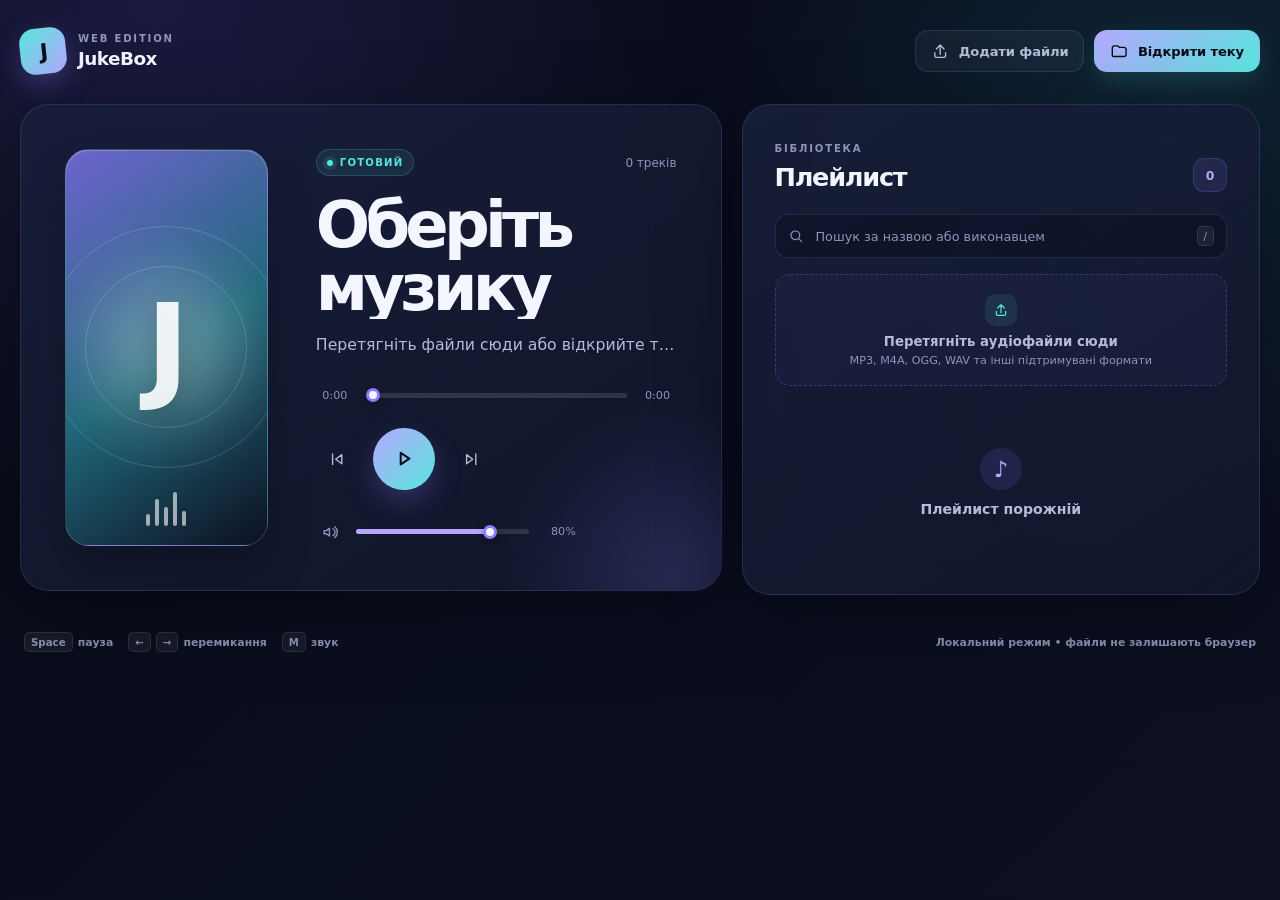
==== web/index.html @ cc57dda7 "Add modern browser jukebox" ====
<!doctype html>
<html lang="uk">
<head>
  <meta charset="utf-8">
  <meta name="viewport" content="width=device-width, initial-scale=1">
  <meta name="theme-color" content="#0b1020">
  <title>JukeBox — Web Player</title>
  <link rel="stylesheet" href="styles.css">
</head>
<body>
  <div class="ambient ambient-one"></div>
  <div class="ambient ambient-two"></div>
  <div class="app-shell">
    <header class="topbar">
      <a class="brand" href="." aria-label="JukeBox home">
        <span class="brand-mark">J</span>
        <span class="brand-copy">
          <span class="eyebrow">WEB EDITION</span>
          <span class="brand-name">JukeBox</span>
        </span>
      </a>
      <div class="topbar-actions">
        <label class="button button-quiet" for="fileInput">
          <svg viewBox="0 0 24 24" aria-hidden="true"><path d="M12 16V4m0 0L7 9m5-5 5 5M5 14v4a2 2 0 0 0 2 2h10a2 2 0 0 0 2-2v-4"/></svg>
          <span>Додати файли</span>
        </label>
        <label class="button button-primary" for="folderInput">
          <svg viewBox="0 0 24 24" aria-hidden="true"><path d="M3 7.5A2.5 2.5 0 0 1 5.5 5H10l2 2h6.5A2.5 2.5 0 0 1 21 9.5v7a2.5 2.5 0 0 1-2.5 2.5h-13A2.5 2.5 0 0 1 3 16.5v-9Z"/></svg>
          <span>Відкрити теку</span>
        </label>
        <input id="fileInput" type="file" accept="audio/*" multiple hidden>
        <input id="folderInput" type="file" webkitdirectory directory multiple hidden>
      </div>
    </header>

    <main class="content-grid">
      <section class="player-card glass-card" aria-labelledby="nowPlayingHeading">
        <div class="cover-art" id="coverArt" aria-hidden="true">
          <div class="cover-glow"></div>
          <span id="coverInitial">J</span>
          <div class="cover-bars"><i></i><i></i><i></i><i></i><i></i></div>
        </div>
        <div class="player-content">
          <div class="track-meta-line">
            <span class="status-pill" id="statusPill"><span class="status-dot"></span>ГОТОВИЙ</span>
            <span class="track-count" id="trackCount">0 треків</span>
          </div>
          <h1 id="nowPlayingHeading">Оберіть музику</h1>
          <p class="track-subtitle" id="trackArtist">Перетягніть файли сюди або відкрийте теку</p>
          <div class="progress-row">
            <span id="currentTime">0:00</span>
            <input id="progressBar" class="range progress-range" type="range" min="0" max="1000" value="0" step="1" aria-label="Позиція відтворення">
            <span id="totalTime">0:00</span>
          </div>
          <div class="player-controls">
            <button class="icon-button" id="previousButton" type="button" aria-label="Попередній трек" title="Попередній">
              <svg viewBox="0 0 24 24" aria-hidden="true"><path d="M6 5v14M18 6l-8 6 8 6V6Z"/></svg>
            </button>
            <button class="play-button" id="playButton" type="button" aria-label="Відтворити" title="Відтворити">
              <svg class="icon-play" viewBox="0 0 24 24" aria-hidden="true"><path d="m9 6 9 6-9 6V6Z"/></svg>
              <svg class="icon-pause" viewBox="0 0 24 24" aria-hidden="true"><path d="M8 6v12M16 6v12"/></svg>
            </button>
            <button class="icon-button" id="nextButton" type="button" aria-label="Наступний трек" title="Наступний">
              <svg viewBox="0 0 24 24" aria-hidden="true"><path d="M18 5v14M6 6l8 6-8 6V6Z"/></svg>
            </button>
          </div>
          <div class="volume-row">
            <button class="volume-button" id="muteButton" type="button" aria-label="Вимкнути звук" title="Звук">
              <svg class="icon-volume" viewBox="0 0 24 24" aria-hidden="true"><path d="M4 10v4h3l4 3V7l-4 3H4Zm11.5-2.5a5 5 0 0 1 0 9M18 5a9 9 0 0 1 0 14"/></svg>
              <svg class="icon-muted" viewBox="0 0 24 24" aria-hidden="true"><path d="M4 10v4h3l4 3V7l-4 3H4Zm12 1 5 5m0-5-5 5"/></svg>
            </button>
            <input id="volumeBar" class="range volume-range" type="range" min="0" max="1" value="0.8" step="0.01" aria-label="Гучність">
            <span class="volume-value" id="volumeValue">80%</span>
          </div>
        </div>
      </section>

      <section class="library-card glass-card" aria-labelledby="libraryHeading">
        <div class="section-heading">
          <div>
            <span class="eyebrow">БІБЛІОТЕКА</span>
            <h2 id="libraryHeading">Плейлист</h2>
          </div>
          <span class="library-badge" id="libraryBadge">0</span>
        </div>
        <div class="search-box">
          <svg viewBox="0 0 24 24" aria-hidden="true"><circle cx="11" cy="11" r="6.5"/><path d="m16 16 4.5 4.5"/></svg>
          <input id="searchInput" type="search" placeholder="Пошук за назвою або виконавцем" autocomplete="off">
          <kbd>/</kbd>
        </div>
        <div class="dropzone" id="dropzone" tabindex="0" role="button" aria-label="Додати музику">
          <div class="dropzone-icon">
            <svg viewBox="0 0 24 24" aria-hidden="true"><path d="M12 16V4m0 0L7 9m5-5 5 5M5 14v4a2 2 0 0 0 2 2h10a2 2 0 0 0 2-2v-4"/></svg>
          </div>
          <strong>Перетягніть аудіофайли сюди</strong>
          <span>MP3, M4A, OGG, WAV та інші підтримувані формати</span>
        </div>
        <ol class="playlist" id="playlist" aria-live="polite"></ol>
        <div class="empty-playlist" id="emptyPlaylist">
          <span class="empty-icon">♪</span>
          <strong>Плейлист порожній</span>
          <span>Додай кілька треків, щоб почати</span>
        </div>
      </section>
    </main>

    <footer class="footer-bar">
      <span><kbd>Space</kbd> пауза</span>
      <span><kbd>←</kbd><kbd>→</kbd> перемикання</span>
      <span><kbd>M</kbd> звук</span>
      <span class="footer-spacer"></span>
      <span id="footerStatus">Локальний режим • файли не залишають браузер</span>
    </footer>
  </div>
  <div class="toast" id="toast" role="status" aria-live="polite"></div>
  <audio id="audio" preload="metadata"></audio>
  <script src="app.js" defer></script>
</body>
</html>
---- web/styles.css ----
:root {
  color-scheme: dark;
  --bg: #080b16;
  --bg-soft: #0e1325;
  --panel: rgba(18, 24, 45, 0.78);
  --panel-strong: rgba(23, 30, 56, 0.94);
  --panel-border: rgba(158, 173, 255, 0.14);
  --text: #f4f6ff;
  --muted: #8d96b8;
  --muted-strong: #b4bcd8;
  --accent: #8b7bff;
  --accent-bright: #b6a8ff;
  --cyan: #57e6dc;
  --pink: #ff7eb6;
  --danger: #ff7f9e;
  --shadow: 0 24px 80px rgba(0, 0, 0, 0.36);
  --radius-lg: 28px;
  --radius-md: 18px;
  --radius-sm: 12px;
  font-family: Inter, ui-sans-serif, system-ui, -apple-system, BlinkMacSystemFont, "Segoe UI", sans-serif;
}

* {
  box-sizing: border-box;
}

html {
  min-width: 320px;
  background: var(--bg);
}

body {
  min-height: 100vh;
  margin: 0;
  overflow-x: hidden;
  color: var(--text);
  background:
    radial-gradient(circle at 12% 0%, rgba(102, 84, 224, 0.2), transparent 33rem),
    radial-gradient(circle at 92% 12%, rgba(41, 182, 189, 0.12), transparent 28rem),
    linear-gradient(135deg, var(--bg) 0%, #0a0f20 52%, #0c1020 100%);
}

button,
input {
  font: inherit;
}

button,
label[for] {
  -webkit-tap-highlight-color: transparent;
}

button {
  border: 0;
}

svg {
  width: 1.15rem;
  height: 1.15rem;
  fill: none;
  stroke: currentColor;
  stroke-linecap: round;
  stroke-linejoin: round;
  stroke-width: 1.8;
}

.ambient {
  position: fixed;
  z-index: -1;
  width: 22rem;
  height: 22rem;
  pointer-events: none;
  filter: blur(70px);
  opacity: 0.16;
  border-radius: 50%;
}

.ambient-one {
  top: 12%;
  left: -10rem;
  background: var(--accent);
}

.ambient-two {
  right: -8rem;
  bottom: 4%;
  background: var(--cyan);
}

.app-shell {
  width: min(1240px, calc(100% - 40px));
  margin: 0 auto;
  padding: 28px 0 22px;
}

.topbar {
  display: flex;
  align-items: center;
  justify-content: space-between;
  gap: 24px;
  margin-bottom: 30px;
}

.brand {
  display: inline-flex;
  align-items: center;
  gap: 12px;
  color: var(--text);
  text-decoration: none;
}

.brand-mark {
  display: grid;
  width: 46px;
  height: 46px;
  place-items: center;
  color: #0b0e1c;
  font-size: 1.35rem;
  font-weight: 900;
  letter-spacing: -0.08em;
  background: linear-gradient(135deg, var(--cyan), var(--accent-bright));
  border-radius: 15px;
  box-shadow: 0 10px 28px rgba(139, 123, 255, 0.3);
  transform: rotate(-6deg);
}

.brand-copy {
  display: grid;
  gap: 2px;
}

.brand-name {
  font-size: 1.15rem;
  font-weight: 760;
  letter-spacing: -0.03em;
}

.eyebrow {
  color: var(--muted);
  font-size: 0.63rem;
  font-weight: 800;
  letter-spacing: 0.18em;
  line-height: 1.2;
}

.topbar-actions {
  display: flex;
  flex-wrap: wrap;
  justify-content: flex-end;
  gap: 10px;
}

.button {
  display: inline-flex;
  align-items: center;
  justify-content: center;
  gap: 9px;
  min-height: 42px;
  padding: 0 15px;
  color: var(--muted-strong);
  font-size: 0.82rem;
  font-weight: 700;
  letter-spacing: -0.01em;
  cursor: pointer;
  background: rgba(255, 255, 255, 0.045);
  border: 1px solid var(--panel-border);
  border-radius: 13px;
  transition: color 160ms ease, background 160ms ease, border-color 160ms ease, transform 160ms ease;
}

.button:hover {
  color: var(--text);
  background: rgba(255, 255, 255, 0.09);
  border-color: rgba(182, 168, 255, 0.4);
  transform: translateY(-1px);
}

.button:active {
  transform: translateY(0);
}

.button-primary {
  color: #0a0c18;
  background: linear-gradient(135deg, var(--accent-bright), var(--cyan));
  border-color: transparent;
  box-shadow: 0 10px 24px rgba(87, 230, 220, 0.14);
}

.button-primary:hover {
  color: #0a0c18;
  background: linear-gradient(135deg, #c3b9ff, #74f0e6);
}

.content-grid {
  display: grid;
  grid-template-columns: minmax(0, 1.15fr) minmax(360px, 0.85fr);
  gap: 20px;
  align-items: start;
}

.glass-card {
  background: linear-gradient(145deg, rgba(24, 31, 58, 0.9), var(--panel));
  border: 1px solid var(--panel-border);
  border-radius: var(--radius-lg);
  box-shadow: var(--shadow);
  backdrop-filter: blur(22px);
}

.player-card {
  display: grid;
  grid-template-columns: minmax(190px, 0.72fr) minmax(0, 1.28fr);
  gap: clamp(24px, 4vw, 48px);
  min-height: 420px;
  padding: clamp(24px, 4vw, 44px);
  overflow: hidden;
  position: relative;
}

.player-card::after {
  position: absolute;
  right: -8rem;
  bottom: -10rem;
  width: 22rem;
  height: 22rem;
  content: "";
  pointer-events: none;
  background: radial-gradient(circle, rgba(139, 123, 255, 0.18), transparent 68%);
}

.cover-art {
  display: grid;
  min-height: 300px;
  place-items: center;
  position: relative;
  overflow: hidden;
  background:
    linear-gradient(145deg, rgba(139, 123, 255, 0.75), rgba(38, 212, 205, 0.4) 52%, rgba(11, 14, 30, 0.9)),
    #1a2042;
  border: 1px solid rgba(255, 255, 255, 0.16);
  border-radius: 24px;
  box-shadow: inset 0 1px 0 rgba(255, 255, 255, 0.2), 0 24px 44px rgba(0, 0, 0, 0.24);
}

.cover-art::before,
.cover-art::after {
  position: absolute;
  content: "";
  border: 1px solid rgba(255, 255, 255, 0.16);
  border-radius: 50%;
}

.cover-art::before {
  width: 15rem;
  height: 15rem;
}

.cover-art::after {
  width: 10rem;
  height: 10rem;
}

.cover-glow {
  position: absolute;
  width: 9rem;
  height: 9rem;
  background: rgba(255, 255, 255, 0.3);
  filter: blur(35px);
  border-radius: 50%;
}

#coverInitial {
  z-index: 1;
  color: rgba(255, 255, 255, 0.9);
  font-size: clamp(4rem, 9vw, 7.5rem);
  font-weight: 900;
  letter-spacing: -0.12em;
  text-shadow: 0 8px 30px rgba(0, 0, 0, 0.25);
  transform: translateX(-0.05em);
}

.cover-bars {
  position: absolute;
  right: 1.3rem;
  bottom: 1.2rem;
  left: 1.3rem;
  display: flex;
  align-items: end;
  justify-content: center;
  gap: 5px;
  height: 2.4rem;
  opacity: 0.75;
}

.cover-bars i {
  display: block;
  width: 4px;
  height: 30%;
  background: rgba(255, 255, 255, 0.8);
  border-radius: 99px;
  animation: equalize 1.1s ease-in-out infinite alternate;
}

.cover-bars i:nth-child(2) {
  height: 70%;
  animation-delay: -0.4s;
}

.cover-bars i:nth-child(3) {
  height: 48%;
  animation-delay: -0.7s;
}

.cover-bars i:nth-child(4) {
  height: 88%;
  animation-delay: -0.2s;
}

.cover-bars i:nth-child(5) {
  height: 38%;
  animation-delay: -0.9s;
}

.is-playing .cover-bars i {
  animation-play-state: running;
}

.cover-art:not(.is-playing) .cover-bars i {
  animation-play-state: paused;
}

.player-content {
  display: flex;
  min-width: 0;
  flex-direction: column;
  justify-content: center;
}

.track-meta-line {
  display: flex;
  align-items: center;
  justify-content: space-between;
  gap: 12px;
  margin-bottom: 18px;
}

.status-pill {
  display: inline-flex;
  align-items: center;
  gap: 7px;
  width: fit-content;
  padding: 7px 10px;
  color: var(--cyan);
  font-size: 0.63rem;
  font-weight: 800;
  letter-spacing: 0.12em;
  background: rgba(87, 230, 220, 0.09);
  border: 1px solid rgba(87, 230, 220, 0.18);
  border-radius: 99px;
}

.status-dot {
  width: 6px;
  height: 6px;
  background: currentColor;
  border-radius: 50%;
  box-shadow: 0 0 0 4px rgba(87, 230, 220, 0.1);
}

.status-pill.is-playing {
  color: var(--pink);
  background: rgba(255, 126, 182, 0.09);
  border-color: rgba(255, 126, 182, 0.2);
}

.status-pill.is-playing .status-dot {
  box-shadow: 0 0 0 4px rgba(255, 126, 182, 0.1);
}

.track-count {
  color: var(--muted);
  font-size: 0.75rem;
  white-space: nowrap;
}

#nowPlayingHeading {
  max-width: 12ch;
  margin: 0;
  overflow: hidden;
  font-size: clamp(2.2rem, 5vw, 4.6rem);
  font-weight: 800;
  letter-spacing: -0.075em;
  line-height: 0.98;
  text-overflow: ellipsis;
}

.track-subtitle {
  min-height: 1.5em;
  margin: 16px 0 30px;
  overflow: hidden;
  color: var(--muted-strong);
  font-size: 0.98rem;
  text-overflow: ellipsis;
  white-space: nowrap;
}

.progress-row,
.volume-row {
  display: flex;
  align-items: center;
  gap: 12px;
}

.progress-row > span {
  min-width: 38px;
  color: var(--muted);
  font-size: 0.7rem;
  font-variant-numeric: tabular-nums;
  text-align: center;
}

.progress-range {
  flex: 1;
}

.range {
  height: 5px;
  margin: 0;
  cursor: pointer;
  appearance: none;
  background: linear-gradient(90deg, var(--accent-bright) 0%, var(--accent-bright) var(--range-progress, 0%), rgba(255, 255, 255, 0.12) var(--range-progress, 0%), rgba(255, 255, 255, 0.12) 100%);
  border-radius: 99px;
}

.range::-webkit-slider-thumb {
  width: 14px;
  height: 14px;
  appearance: none;
  background: var(--text);
  border: 3px solid var(--accent);
  border-radius: 50%;
  box-shadow: 0 2px 10px rgba(0, 0, 0, 0.3);
}

.range::-moz-range-thumb {
  width: 10px;
  height: 10px;
  background: var(--text);
  border: 3px solid var(--accent);
  border-radius: 50%;
}

.player-controls {
  display: flex;
  align-items: center;
  gap: 15px;
  margin: 26px 0 28px;
}

.icon-button,
.play-button,
.volume-button {
  display: grid;
  place-items: center;
  cursor: pointer;
  transition: color 160ms ease, background 160ms ease, transform 160ms ease;
}

.icon-button {
  width: 42px;
  height: 42px;
  color: var(--muted-strong);
  background: transparent;
  border-radius: 50%;
}

.icon-button:hover {
  color: var(--text);
  background: rgba(255, 255, 255, 0.08);
  transform: scale(1.05);
}

.play-button {
  width: 62px;
  height: 62px;
  color: #0b0e1c;
  background: linear-gradient(135deg, var(--accent-bright), var(--cyan));
  border-radius: 50%;
  box-shadow: 0 12px 28px rgba(139, 123, 255, 0.25);
}

.play-button:hover {
  transform: scale(1.06);
  box-shadow: 0 15px 34px rgba(87, 230, 220, 0.28);
}

.play-button svg {
  width: 1.45rem;
  height: 1.45rem;
  stroke-width: 2.1;
}

.icon-pause,
.is-playing .icon-play {
  display: none;
}

.is-playing .icon-pause {
  display: block;
}

.volume-row {
  max-width: 260px;
}

.volume-button {
  width: 28px;
  height: 28px;
  padding: 0;
  color: var(--muted);
  background: transparent;
}

.volume-button:hover {
  color: var(--text);
}

.volume-range {
  flex: 1;
  --range-progress: 80%;
}

.volume-value {
  min-width: 35px;
  color: var(--muted);
  font-size: 0.7rem;
  font-variant-numeric: tabular-nums;
  text-align: right;
}

.icon-muted,
.is-muted .icon-volume {
  display: none;
}

.is-muted .icon-muted {
  display: block;
}

.library-card {
  min-height: 420px;
  padding: clamp(22px, 3vw, 32px);
}

.section-heading {
  display: flex;
  align-items: end;
  justify-content: space-between;
  gap: 16px;
  margin-bottom: 22px;
}

.section-heading h2 {
  margin: 6px 0 0;
  font-size: 1.6rem;
  letter-spacing: -0.05em;
}

.library-badge {
  display: grid;
  min-width: 34px;
  height: 34px;
  padding: 0 8px;
  place-items: center;
  color: var(--accent-bright);
  font-size: 0.78rem;
  font-weight: 800;
  background: rgba(139, 123, 255, 0.12);
  border: 1px solid rgba(139, 123, 255, 0.2);
  border-radius: 11px;
}

.search-box {
  display: flex;
  align-items: center;
  gap: 10px;
  height: 44px;
  padding: 0 12px;
  color: var(--muted);
  background: rgba(5, 8, 19, 0.32);
  border: 1px solid var(--panel-border);
  border-radius: 13px;
  transition: border-color 160ms ease, box-shadow 160ms ease;
}

.search-box:focus-within {
  border-color: rgba(139, 123, 255, 0.58);
  box-shadow: 0 0 0 3px rgba(139, 123, 255, 0.1);
}

.search-box svg {
  flex: 0 0 auto;
  width: 1rem;
  height: 1rem;
}

.search-box input {
  min-width: 0;
  flex: 1;
  color: var(--text);
  font-size: 0.8rem;
  background: transparent;
  border: 0;
  outline: 0;
}

.search-box input::placeholder {
  color: var(--muted);
}

.search-box kbd,
.footer-bar kbd {
  padding: 3px 6px;
  color: var(--muted);
  font-size: 0.64rem;
  font-family: inherit;
  background: rgba(255, 255, 255, 0.06);
  border: 1px solid rgba(255, 255, 255, 0.1);
  border-radius: 5px;
}

.dropzone {
  display: grid;
  min-height: 112px;
  margin: 16px 0;
  padding: 18px;
  place-items: center;
  align-content: center;
  gap: 5px;
  color: var(--muted);
  text-align: center;
  cursor: pointer;
  background: rgba(139, 123, 255, 0.045);
  border: 1px dashed rgba(139, 123, 255, 0.3);
  border-radius: 15px;
  transition: background 160ms ease, border-color 160ms ease, transform 160ms ease;
}

.dropzone:hover,
.dropzone.is-dragging,
.dropzone:focus-visible {
  background: rgba(139, 123, 255, 0.11);
  border-color: var(--cyan);
  outline: 0;
  transform: translateY(-1px);
}

.dropzone strong {
  color: var(--muted-strong);
  font-size: 0.83rem;
}

.dropzone > span:last-child {
  font-size: 0.7rem;
}

.dropzone-icon {
  display: grid;
  width: 32px;
  height: 32px;
  margin-bottom: 3px;
  place-items: center;
  color: var(--cyan);
  background: rgba(87, 230, 220, 0.1);
  border-radius: 10px;
}

.dropzone-icon svg {
  width: 1rem;
  height: 1rem;
}

.playlist {
  display: grid;
  max-height: 390px;
  margin: 0;
  padding: 0 3px 0 0;
  overflow-y: auto;
  list-style: none;
  scrollbar-color: rgba(139, 123, 255, 0.45) transparent;
  scrollbar-width: thin;
}

.playlist::-webkit-scrollbar {
  width: 5px;
}

.playlist::-webkit-scrollbar-thumb {
  background: rgba(139, 123, 255, 0.4);
  border-radius: 99px;
}

.playlist-item {
  display: grid;
  grid-template-columns: 30px minmax(0, 1fr) auto 30px;
  align-items: center;
  gap: 10px;
  min-height: 62px;
  padding: 8px 9px;
  border: 1px solid transparent;
  border-radius: 13px;
  cursor: pointer;
  transition: background 160ms ease, border-color 160ms ease;
}

.playlist-item:hover {
  background: rgba(255, 255, 255, 0.055);
}

.playlist-item.is-current {
  background: linear-gradient(90deg, rgba(139, 123, 255, 0.17), rgba(87, 230, 220, 0.06));
  border-color: rgba(139, 123, 255, 0.24);
}

.track-number {
  color: var(--muted);
  font-size: 0.75rem;
  font-variant-numeric: tabular-nums;
  text-align: center;
}

.is-current .track-number {
  color: var(--cyan);
}

.track-copy {
  min-width: 0;
}

.track-title,
.track-artist {
  overflow: hidden;
  text-overflow: ellipsis;
  white-space: nowrap;
}

.track-title {
  color: var(--text);
  font-size: 0.82rem;
  font-weight: 700;
}

.track-artist {
  margin-top: 3px;
  color: var(--muted);
  font-size: 0.68rem;
}

.track-length {
  color: var(--muted);
  font-size: 0.68rem;
  font-variant-numeric: tabular-nums;
}

.track-play {
  display: grid;
  width: 28px;
  height: 28px;
  place-items: center;
  color: var(--muted);
  cursor: pointer;
  background: transparent;
  border-radius: 50%;
  opacity: 0;
  transition: color 160ms ease, background 160ms ease, opacity 160ms ease;
}

.playlist-item:hover .track-play,
.playlist-item.is-current .track-play {
  opacity: 1;
}

.track-play:hover {
  color: var(--text);
  background: rgba(255, 255, 255, 0.1);
}

.track-play svg {
  width: 0.95rem;
  height: 0.95rem;
}

.empty-playlist {
  display: grid;
  min-height: 160px;
  place-items: center;
  align-content: center;
  gap: 7px;
  color: var(--muted);
  text-align: center;
}

.empty-playlist strong {
  color: var(--muted-strong);
  font-size: 0.88rem;
}

.empty-playlist span:last-child {
  font-size: 0.72rem;
}

.empty-icon {
  display: grid;
  width: 42px;
  height: 42px;
  margin-bottom: 4px;
  place-items: center;
  color: var(--accent-bright);
  font-size: 1.4rem;
  background: rgba(139, 123, 255, 0.12);
  border-radius: 50%;
}

.footer-bar {
  display: flex;
  flex-wrap: wrap;
  align-items: center;
  gap: 15px;
  padding: 17px 4px 0;
  color: var(--muted);
  font-size: 0.68rem;
}

.footer-bar span {
  display: inline-flex;
  align-items: center;
  gap: 5px;
}

.footer-spacer {
  flex: 1;
}

.toast {
  position: fixed;
  right: 24px;
  bottom: 24px;
  z-index: 5;
  max-width: min(360px, calc(100% - 48px));
  padding: 13px 16px;
  color: var(--text);
  font-size: 0.78rem;
  background: var(--panel-strong);
  border: 1px solid rgba(139, 123, 255, 0.3);
  border-radius: 12px;
  box-shadow: var(--shadow);
  opacity: 0;
  pointer-events: none;
  transform: translateY(10px);
  transition: opacity 180ms ease, transform 180ms ease;
}

.toast.is-visible {
  opacity: 1;
  transform: translateY(0);
}

.toast.is-error {
  border-color: rgba(255, 127, 158, 0.45);
}

@keyframes equalize {
  from {
    transform: scaleY(0.45);
  }
  to {
    transform: scaleY(1);
  }
}

@media (max-width: 940px) {
  .content-grid {
    grid-template-columns: 1fr;
  }

  .player-card {
    min-height: 0;
  }
}

@media (max-width: 640px) {
  .app-shell {
    width: min(100% - 24px, 1240px);
    padding-top: 17px;
  }

  .topbar {
    align-items: flex-start;
    flex-direction: column;
    gap: 16px;
    margin-bottom: 20px;
  }

  .topbar-actions {
    width: 100%;
    justify-content: stretch;
  }

  .topbar-actions .button {
    flex: 1;
  }

  .player-card {
    grid-template-columns: 1fr;
    gap: 24px;
    padding: 20px;
    border-radius: 22px;
  }

  .cover-art {
    min-height: 210px;
    border-radius: 19px;
  }

  #nowPlayingHeading {
    max-width: 100%;
    font-size: clamp(2rem, 12vw, 3.5rem);
  }

  .track-subtitle {
    margin-bottom: 22px;
  }

  .library-card {
    padding: 19px;
    border-radius: 22px;
  }

  .footer-bar {
    gap: 10px;
  }

  .footer-spacer {
    display: none !important;
  }

  .footer-bar span:last-child {
    width: 100%;
    margin-top: 3px;
  }
}

@media (prefers-reduced-motion: reduce) {
  *,
  *::before,
  *::after {
    scroll-behavior: auto !important;
    animation-duration: 0.01ms !important;
    animation-iteration-count: 1 !important;
    transition-duration: 0.01ms !important;
  }
}
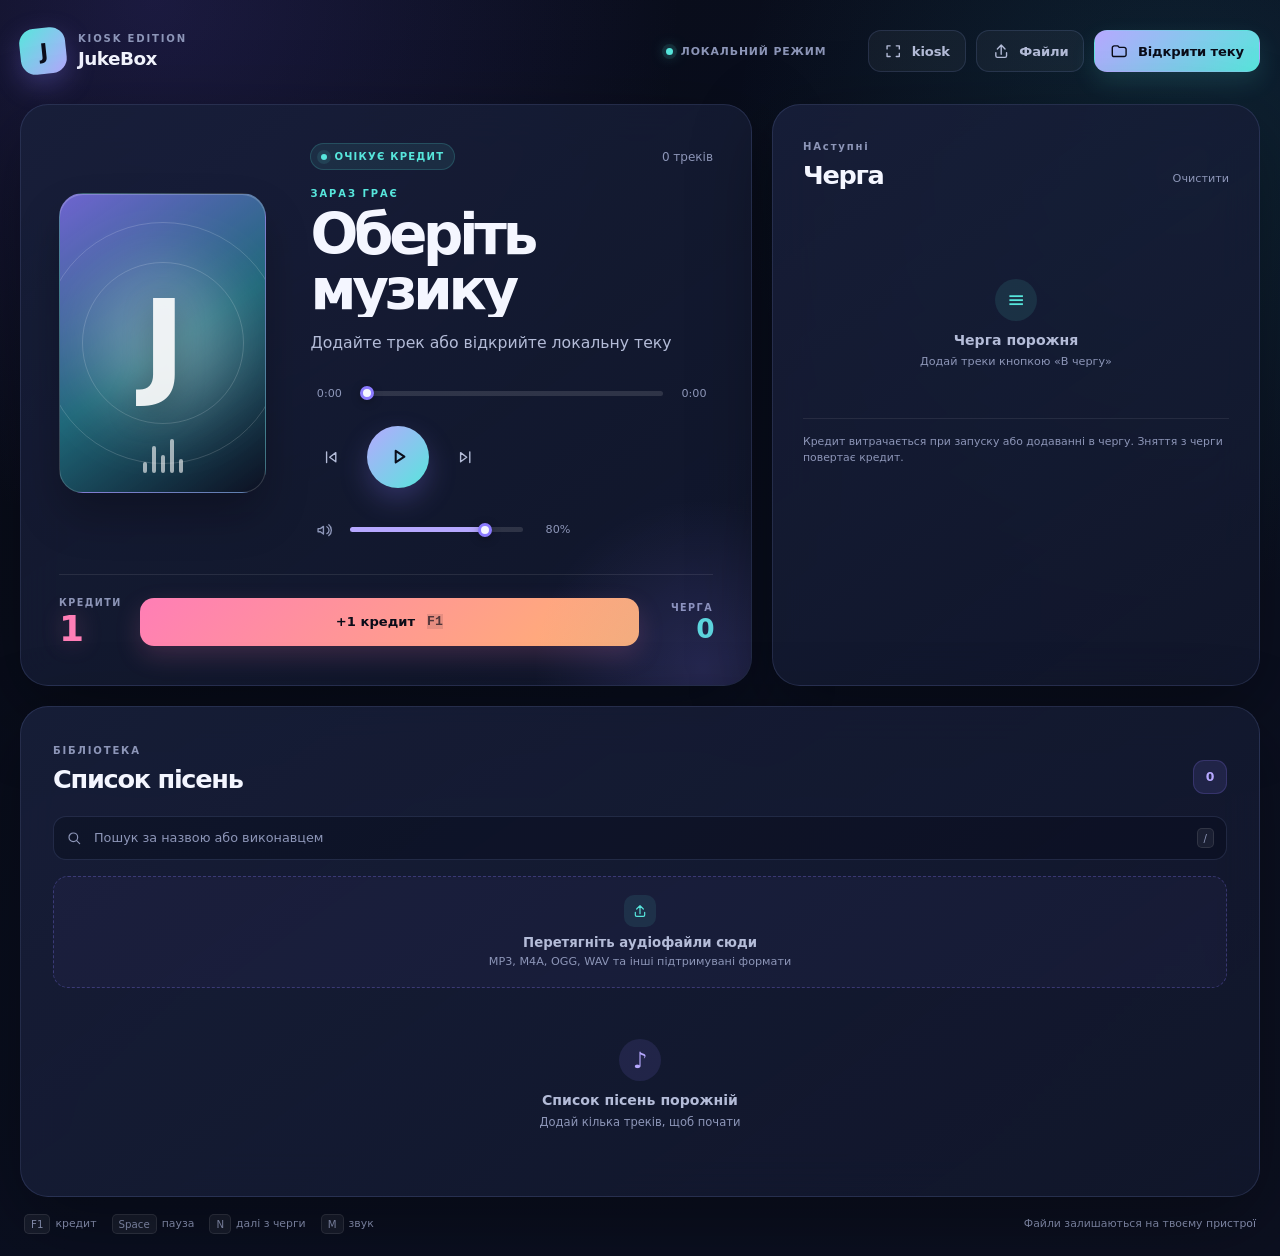
==== commit e3110ef4: "Add kiosk credits and queue mode" ====
--- a/web/index.html
+++ b/web/index.html
@@ -4,25 +4,30 @@
   <meta charset="utf-8">
   <meta name="viewport" content="width=device-width, initial-scale=1">
   <meta name="theme-color" content="#0b1020">
-  <title>JukeBox — Web Player</title>
+  <title>JukeBox — Kiosk Web Player</title>
   <link rel="stylesheet" href="styles.css">
 </head>
 <body>
   <div class="ambient ambient-one"></div>
   <div class="ambient ambient-two"></div>
-  <div class="app-shell">
+  <div class="app-shell kiosk-shell">
     <header class="topbar">
       <a class="brand" href="." aria-label="JukeBox home">
         <span class="brand-mark">J</span>
         <span class="brand-copy">
-          <span class="eyebrow">WEB EDITION</span>
+          <span class="eyebrow">KIOSK EDITION</span>
           <span class="brand-name">JukeBox</span>
         </span>
       </a>
+      <div class="kiosk-state"><span class="online-dot"></span>Локальний режим</div>
       <div class="topbar-actions">
+        <button class="button button-quiet" id="fullscreenButton" type="button" title="Повний екран">
+          <svg viewBox="0 0 24 24" aria-hidden="true"><path d="M4 9V5h4M20 9V5h-4M4 15v4h4M20 15v4h-4"/></svg>
+          <span> kiosk</span>
+        </button>
         <label class="button button-quiet" for="fileInput">
           <svg viewBox="0 0 24 24" aria-hidden="true"><path d="M12 16V4m0 0L7 9m5-5 5 5M5 14v4a2 2 0 0 0 2 2h10a2 2 0 0 0 2-2v-4"/></svg>
-          <span>Додати файли</span>
+          <span>Файли</span>
         </label>
         <label class="button button-primary" for="folderInput">
           <svg viewBox="0 0 24 24" aria-hidden="true"><path d="M3 7.5A2.5 2.5 0 0 1 5.5 5H10l2 2h6.5A2.5 2.5 0 0 1 21 9.5v7a2.5 2.5 0 0 1-2.5 2.5h-13A2.5 2.5 0 0 1 3 16.5v-9Z"/></svg>
@@ -33,53 +38,78 @@
       </div>
     </header>
 
-    <main class="content-grid">
+    <main class="kiosk-layout">
       <section class="player-card glass-card" aria-labelledby="nowPlayingHeading">
-        <div class="cover-art" id="coverArt" aria-hidden="true">
-          <div class="cover-glow"></div>
-          <span id="coverInitial">J</span>
-          <div class="cover-bars"><i></i><i></i><i></i><i></i><i></i></div>
-        </div>
-        <div class="player-content">
-          <div class="track-meta-line">
-            <span class="status-pill" id="statusPill"><span class="status-dot"></span>ГОТОВИЙ</span>
-            <span class="track-count" id="trackCount">0 треків</span>
+        <div class="now-playing-grid">
+          <div class="cover-art" id="coverArt" aria-hidden="true">
+            <div class="cover-glow"></div>
+            <span id="coverInitial">J</span>
+            <div class="cover-bars"><i></i><i></i><i></i><i></i><i></i></div>
           </div>
-          <h1 id="nowPlayingHeading">Оберіть музику</h1>
-          <p class="track-subtitle" id="trackArtist">Перетягніть файли сюди або відкрийте теку</p>
-          <div class="progress-row">
-            <span id="currentTime">0:00</span>
-            <input id="progressBar" class="range progress-range" type="range" min="0" max="1000" value="0" step="1" aria-label="Позиція відтворення">
-            <span id="totalTime">0:00</span>
-          </div>
-          <div class="player-controls">
-            <button class="icon-button" id="previousButton" type="button" aria-label="Попередній трек" title="Попередній">
-              <svg viewBox="0 0 24 24" aria-hidden="true"><path d="M6 5v14M18 6l-8 6 8 6V6Z"/></svg>
-            </button>
-            <button class="play-button" id="playButton" type="button" aria-label="Відтворити" title="Відтворити">
-              <svg class="icon-play" viewBox="0 0 24 24" aria-hidden="true"><path d="m9 6 9 6-9 6V6Z"/></svg>
-              <svg class="icon-pause" viewBox="0 0 24 24" aria-hidden="true"><path d="M8 6v12M16 6v12"/></svg>
-            </button>
-            <button class="icon-button" id="nextButton" type="button" aria-label="Наступний трек" title="Наступний">
-              <svg viewBox="0 0 24 24" aria-hidden="true"><path d="M18 5v14M6 6l8 6-8 6V6Z"/></svg>
-            </button>
-          </div>
-          <div class="volume-row">
-            <button class="volume-button" id="muteButton" type="button" aria-label="Вимкнути звук" title="Звук">
-              <svg class="icon-volume" viewBox="0 0 24 24" aria-hidden="true"><path d="M4 10v4h3l4 3V7l-4 3H4Zm11.5-2.5a5 5 0 0 1 0 9M18 5a9 9 0 0 1 0 14"/></svg>
-              <svg class="icon-muted" viewBox="0 0 24 24" aria-hidden="true"><path d="M4 10v4h3l4 3V7l-4 3H4Zm12 1 5 5m0-5-5 5"/></svg>
-            </button>
-            <input id="volumeBar" class="range volume-range" type="range" min="0" max="1" value="0.8" step="0.01" aria-label="Гучність">
-            <span class="volume-value" id="volumeValue">80%</span>
+          <div class="player-content">
+            <div class="track-meta-line">
+              <span class="status-pill" id="statusPill"><span class="status-dot"></span>ОЧІКУЄ КРЕДИТ</span>
+              <span class="track-count" id="trackCount">0 треків</span>
+            </div>
+            <span class="now-label">ЗАРАЗ ГРАЄ</span>
+            <h1 id="nowPlayingHeading">Оберіть музику</h1>
+            <p class="track-subtitle" id="trackArtist">Додайте трек або відкрийте локальну теку</p>
+            <div class="progress-row">
+              <span id="currentTime">0:00</span>
+              <input id="progressBar" class="range progress-range" type="range" min="0" max="1000" value="0" step="1" aria-label="Позиція відтворення">
+              <span id="totalTime">0:00</span>
+            </div>
+            <div class="player-controls">
+              <button class="icon-button" id="previousButton" type="button" aria-label="Попередній трек" title="Попередній">
+                <svg viewBox="0 0 24 24" aria-hidden="true"><path d="M6 5v14M18 6l-8 6 8 6V6Z"/></svg>
+              </button>
+              <button class="play-button" id="playButton" type="button" aria-label="Відтворити" title="Відтворити">
+                <svg class="icon-play" viewBox="0 0 24 24" aria-hidden="true"><path d="m9 6 9 6-9 6V6Z"/></svg>
+                <svg class="icon-pause" viewBox="0 0 24 24" aria-hidden="true"><path d="M8 6v12M16 6v12"/></svg>
+              </button>
+              <button class="icon-button" id="nextButton" type="button" aria-label="Наступний у черзі" title="Далі з черги">
+                <svg viewBox="0 0 24 24" aria-hidden="true"><path d="M18 5v14M6 6l8 6-8 6V6Z"/></svg>
+              </button>
+            </div>
+            <div class="volume-row">
+              <button class="volume-button" id="muteButton" type="button" aria-label="Вимкнути звук" title="Звук">
+                <svg class="icon-volume" viewBox="0 0 24 24" aria-hidden="true"><path d="M4 10v4h3l4 3V7l-4 3H4Zm11.5-2.5a5 5 0 0 1 0 9M18 5a9 9 0 0 1 0 14"/></svg>
+                <svg class="icon-muted" viewBox="0 0 24 24" aria-hidden="true"><path d="M4 10v4h3l4 3V7l-4 3H4Zm12 1 5 5m0-5-5 5"/></svg>
+              </button>
+              <input id="volumeBar" class="range volume-range" type="range" min="0" max="1" value="0.8" step="0.01" aria-label="Гучність">
+              <span class="volume-value" id="volumeValue">80%</span>
+            </div>
           </div>
         </div>
+        <div class="credit-strip">
+          <div class="credit-display"><span>КРЕДИТИ</span><strong id="creditCount">1</strong></div>
+          <button class="credit-button" id="addCreditButton" type="button"><span>+1 кредит</span><kbd>F1</kbd></button>
+          <div class="queue-summary"><span>ЧЕРГА</span><strong id="queueCount">0</strong></div>
+        </div>
+      </section>
+
+      <section class="queue-card glass-card" aria-labelledby="queueHeading">
+        <div class="section-heading">
+          <div>
+            <span class="eyebrow">НАступні</span>
+            <h2 id="queueHeading">Черга</h2>
+          </div>
+          <button class="text-button" id="clearQueueButton" type="button">Очистити</button>
+        </div>
+        <div class="queue-list" id="queueList" aria-live="polite"></div>
+        <div class="queue-empty" id="queueEmpty">
+          <span class="queue-empty-icon">≡</span>
+          <strong>Черга порожня</strong>
+          <span>Додай треки кнопкою «В чергу»</span>
+        </div>
+        <p class="queue-hint">Кредит витрачається при запуску або додаванні в чергу. Зняття з черги повертає кредит.</p>
       </section>
 
       <section class="library-card glass-card" aria-labelledby="libraryHeading">
         <div class="section-heading">
           <div>
             <span class="eyebrow">БІБЛІОТЕКА</span>
-            <h2 id="libraryHeading">Плейлист</h2>
+            <h2 id="libraryHeading">Список пісень</h2>
           </div>
           <span class="library-badge" id="libraryBadge">0</span>
         </div>
@@ -98,18 +128,19 @@
         <ol class="playlist" id="playlist" aria-live="polite"></ol>
         <div class="empty-playlist" id="emptyPlaylist">
           <span class="empty-icon">♪</span>
-          <strong>Плейлист порожній</span>
+          <strong>Список пісень порожній</strong>
           <span>Додай кілька треків, щоб почати</span>
         </div>
       </section>
     </main>
 
     <footer class="footer-bar">
+      <span><kbd>F1</kbd> кредит</span>
       <span><kbd>Space</kbd> пауза</span>
-      <span><kbd>←</kbd><kbd>→</kbd> перемикання</span>
+      <span><kbd>N</kbd> далі з черги</span>
       <span><kbd>M</kbd> звук</span>
       <span class="footer-spacer"></span>
-      <span id="footerStatus">Локальний режим • файли не залишають браузер</span>
+      <span id="footerStatus">Файли залишаються на твоєму пристрої</span>
     </footer>
   </div>
   <div class="toast" id="toast" role="status" aria-live="polite"></div>
--- a/web/styles.css
+++ b/web/styles.css
@@ -949,6 +949,377 @@
   }
 }
 
+.kiosk-shell {
+  width: min(1320px, calc(100% - 40px));
+}
+
+.kiosk-state {
+  display: inline-flex;
+  align-items: center;
+  gap: 8px;
+  margin-left: auto;
+  margin-right: 18px;
+  color: var(--muted);
+  font-size: 0.68rem;
+  font-weight: 700;
+  letter-spacing: 0.08em;
+  text-transform: uppercase;
+}
+
+.online-dot {
+  width: 7px;
+  height: 7px;
+  background: var(--cyan);
+  border-radius: 50%;
+  box-shadow: 0 0 0 4px rgba(87, 230, 220, 0.1), 0 0 14px rgba(87, 230, 220, 0.65);
+}
+
+.kiosk-layout {
+  display: grid;
+  grid-template-columns: minmax(0, 1.2fr) minmax(320px, 0.8fr);
+  gap: 20px;
+  align-items: start;
+}
+
+.player-card {
+  display: block;
+  grid-column: 1;
+  min-height: 0;
+  padding: clamp(22px, 3.2vw, 38px);
+}
+
+.now-playing-grid {
+  display: grid;
+  grid-template-columns: minmax(170px, 0.68fr) minmax(0, 1.32fr);
+  gap: clamp(22px, 4vw, 44px);
+  align-items: center;
+}
+
+.now-label {
+  display: block;
+  margin-bottom: 8px;
+  color: var(--cyan);
+  font-size: 0.62rem;
+  font-weight: 800;
+  letter-spacing: 0.2em;
+}
+
+#nowPlayingHeading {
+  max-width: 100%;
+  font-size: clamp(2rem, 4.4vw, 4.2rem);
+}
+
+.credit-strip {
+  display: grid;
+  grid-template-columns: auto 1fr auto;
+  align-items: center;
+  gap: 18px;
+  margin-top: 30px;
+  padding-top: 22px;
+  border-top: 1px solid rgba(255, 255, 255, 0.09);
+}
+
+.credit-display,
+.queue-summary {
+  display: grid;
+  gap: 3px;
+}
+
+.credit-display span,
+.queue-summary span {
+  color: var(--muted);
+  font-size: 0.6rem;
+  font-weight: 800;
+  letter-spacing: 0.15em;
+}
+
+.credit-display strong {
+  color: var(--pink);
+  font-size: 2.25rem;
+  font-weight: 800;
+  letter-spacing: -0.08em;
+  line-height: 1;
+  text-shadow: 0 0 24px rgba(255, 126, 182, 0.3);
+}
+
+.queue-summary {
+  min-width: 56px;
+  text-align: right;
+}
+
+.queue-summary strong {
+  color: var(--cyan);
+  font-size: 1.65rem;
+  font-weight: 800;
+  letter-spacing: -0.06em;
+  line-height: 1;
+}
+
+.credit-button {
+  display: inline-flex;
+  align-items: center;
+  justify-content: center;
+  gap: 12px;
+  min-height: 48px;
+  padding: 0 16px;
+  color: #0a0c18;
+  font-size: 0.82rem;
+  font-weight: 800;
+  cursor: pointer;
+  background: linear-gradient(135deg, var(--pink), #ffb36f);
+  border-radius: 14px;
+  box-shadow: 0 10px 26px rgba(255, 126, 182, 0.18);
+  transition: transform 160ms ease, box-shadow 160ms ease;
+}
+
+.credit-button:hover {
+  box-shadow: 0 14px 32px rgba(255, 126, 182, 0.3);
+  transform: translateY(-1px);
+}
+
+.credit-button kbd {
+  color: rgba(10, 12, 24, 0.68);
+  background: rgba(10, 12, 24, 0.1);
+  border-color: rgba(10, 12, 24, 0.16);
+}
+
+.queue-card {
+  grid-column: 2;
+  grid-row: 1;
+  min-height: 100%;
+  padding: clamp(20px, 3vw, 30px);
+}
+
+.text-button {
+  padding: 5px 0;
+  color: var(--muted);
+  font-size: 0.7rem;
+  cursor: pointer;
+  background: transparent;
+  transition: color 160ms ease;
+}
+
+.text-button:hover {
+  color: var(--pink);
+}
+
+.queue-list {
+  display: grid;
+  gap: 8px;
+  max-height: 280px;
+  margin: 0 0 16px;
+  padding: 0;
+  overflow-y: auto;
+  list-style: none;
+  scrollbar-color: rgba(87, 230, 220, 0.4) transparent;
+  scrollbar-width: thin;
+}
+
+.queue-item {
+  display: grid;
+  grid-template-columns: 26px minmax(0, 1fr) 28px;
+  align-items: center;
+  gap: 10px;
+  min-height: 52px;
+  padding: 7px 9px;
+  background: rgba(87, 230, 220, 0.055);
+  border: 1px solid rgba(87, 230, 220, 0.12);
+  border-radius: 13px;
+}
+
+.queue-position {
+  color: var(--cyan);
+  font-size: 0.7rem;
+  font-weight: 800;
+  text-align: center;
+}
+
+.queue-copy {
+  min-width: 0;
+}
+
+.queue-title,
+.queue-artist {
+  overflow: hidden;
+  text-overflow: ellipsis;
+  white-space: nowrap;
+}
+
+.queue-title {
+  color: var(--text);
+  font-size: 0.76rem;
+  font-weight: 700;
+}
+
+.queue-artist {
+  margin-top: 3px;
+  color: var(--muted);
+  font-size: 0.64rem;
+}
+
+.queue-remove,
+.track-action {
+  display: grid;
+  place-items: center;
+  color: var(--muted);
+  cursor: pointer;
+  background: transparent;
+  border-radius: 8px;
+  transition: color 160ms ease, background 160ms ease;
+}
+
+.queue-remove {
+  width: 28px;
+  height: 28px;
+}
+
+.queue-remove:hover,
+.track-action:hover {
+  color: var(--pink);
+  background: rgba(255, 126, 182, 0.1);
+}
+
+.queue-remove svg,
+.track-action svg {
+  width: 0.95rem;
+  height: 0.95rem;
+}
+
+.queue-empty {
+  display: grid;
+  min-height: 190px;
+  place-items: center;
+  align-content: center;
+  gap: 7px;
+  color: var(--muted);
+  text-align: center;
+}
+
+.queue-empty strong {
+  color: var(--muted-strong);
+  font-size: 0.88rem;
+}
+
+.queue-empty > span:last-child {
+  font-size: 0.7rem;
+}
+
+.queue-empty-icon {
+  display: grid;
+  width: 42px;
+  height: 42px;
+  margin-bottom: 4px;
+  place-items: center;
+  color: var(--cyan);
+  font-size: 1.35rem;
+  background: rgba(87, 230, 220, 0.1);
+  border-radius: 50%;
+}
+
+.queue-hint {
+  margin: 0;
+  padding-top: 15px;
+  color: var(--muted);
+  font-size: 0.68rem;
+  line-height: 1.5;
+  border-top: 1px solid rgba(255, 255, 255, 0.08);
+}
+
+.library-card {
+  grid-column: 1 / -1;
+  min-height: 0;
+}
+
+.playlist-item {
+  grid-template-columns: 32px minmax(0, 1fr) auto auto;
+}
+
+.playlist-item.is-queued {
+  background: linear-gradient(90deg, rgba(87, 230, 220, 0.08), transparent);
+}
+
+.track-actions {
+  display: flex;
+  gap: 2px;
+  opacity: 0;
+  transition: opacity 160ms ease;
+}
+
+.playlist-item:hover .track-actions,
+.playlist-item:focus-within .track-actions,
+.playlist-item.is-current .track-actions {
+  opacity: 1;
+}
+
+.track-action {
+  width: 28px;
+  height: 28px;
+}
+
+.track-action.is-queued {
+  color: var(--cyan);
+}
+
+.track-action.remove:hover {
+  color: var(--pink);
+}
+
+@media (max-width: 940px) {
+  .kiosk-layout {
+    grid-template-columns: 1fr;
+  }
+
+  .player-card,
+  .queue-card,
+  .library-card {
+    grid-column: 1;
+    grid-row: auto;
+  }
+}
+
+@media (max-width: 640px) {
+  .kiosk-state {
+    display: none;
+  }
+
+  .now-playing-grid {
+    grid-template-columns: 1fr;
+  }
+
+  .cover-art {
+    min-height: 220px;
+  }
+
+  .credit-strip {
+    grid-template-columns: 1fr auto;
+  }
+
+  .credit-button {
+    grid-column: 1 / -1;
+    grid-row: 1;
+  }
+
+  .credit-display {
+    grid-row: 2;
+  }
+
+  .queue-summary {
+    grid-row: 2;
+  }
+
+  .playlist-item {
+    grid-template-columns: 28px minmax(0, 1fr) auto;
+  }
+
+  .track-length {
+    display: none;
+  }
+
+  .track-actions {
+    opacity: 1;
+  }
+}
+
 @media (prefers-reduced-motion: reduce) {
   *,
   *::before,
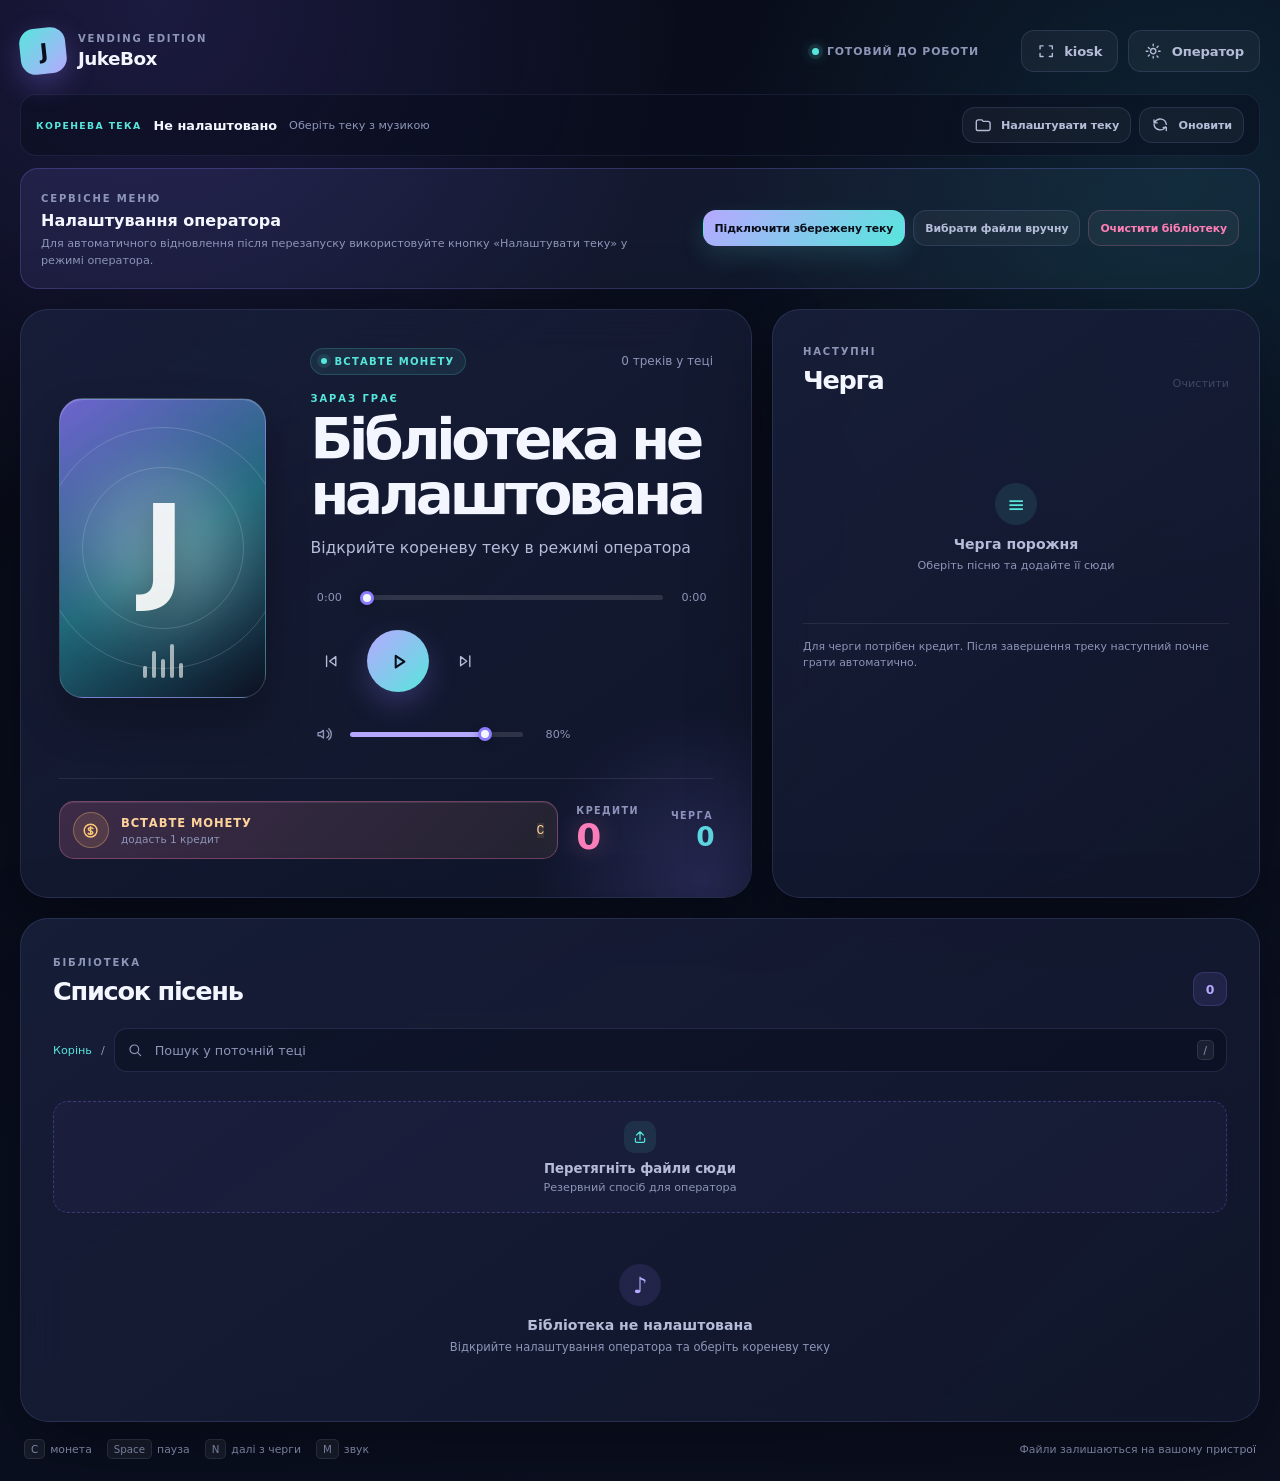
==== commit dc967a9a: "Persist root music folder for kiosk mode" ====
--- a/web/index.html
+++ b/web/index.html
@@ -4,7 +4,7 @@
   <meta charset="utf-8">
   <meta name="viewport" content="width=device-width, initial-scale=1">
   <meta name="theme-color" content="#0b1020">
-  <title>JukeBox — Kiosk Web Player</title>
+  <title>JukeBox — Vending Kiosk</title>
   <link rel="stylesheet" href="styles.css">
 </head>
 <body>
@@ -15,28 +15,53 @@
       <a class="brand" href="." aria-label="JukeBox home">
         <span class="brand-mark">J</span>
         <span class="brand-copy">
-          <span class="eyebrow">KIOSK EDITION</span>
+          <span class="eyebrow">VENDING EDITION</span>
           <span class="brand-name">JukeBox</span>
         </span>
       </a>
-      <div class="kiosk-state"><span class="online-dot"></span>Локальний режим</div>
+      <div class="kiosk-state"><span class="online-dot"></span>Готовий до роботи</div>
       <div class="topbar-actions">
         <button class="button button-quiet" id="fullscreenButton" type="button" title="Повний екран">
           <svg viewBox="0 0 24 24" aria-hidden="true"><path d="M4 9V5h4M20 9V5h-4M4 15v4h4M20 15v4h-4"/></svg>
           <span> kiosk</span>
         </button>
-        <label class="button button-quiet" for="fileInput">
-          <svg viewBox="0 0 24 24" aria-hidden="true"><path d="M12 16V4m0 0L7 9m5-5 5 5M5 14v4a2 2 0 0 0 2 2h10a2 2 0 0 0 2-2v-4"/></svg>
-          <span>Файли</span>
-        </label>
-        <label class="button button-primary" for="folderInput">
-          <svg viewBox="0 0 24 24" aria-hidden="true"><path d="M3 7.5A2.5 2.5 0 0 1 5.5 5H10l2 2h6.5A2.5 2.5 0 0 1 21 9.5v7a2.5 2.5 0 0 1-2.5 2.5h-13A2.5 2.5 0 0 1 3 16.5v-9Z"/></svg>
-          <span>Відкрити теку</span>
-        </label>
-        <input id="fileInput" type="file" accept="audio/*" multiple hidden>
-        <input id="folderInput" type="file" webkitdirectory directory multiple hidden>
+        <button class="button button-quiet" id="operatorButton" type="button" title="Режим оператора">
+          <svg viewBox="0 0 24 24" aria-hidden="true"><path d="M12 15.5a3.5 3.5 0 1 0 0-7 3.5 3.5 0 0 0 0 7Zm0-12.5v2m0 14v2m9-9h-2M5 12H3m15.36-6.36-1.42 1.42M7.06 16.94l-1.42 1.42m0-11.32 1.42 1.42m9.88 9.88 1.42 1.42"/></svg>
+          <span>Оператор</span>
+        </button>
       </div>
     </header>
+
+    <section class="operator-bar" aria-label="Налаштування бібліотеки">
+      <div class="root-status">
+        <span class="operator-label">КОРЕНЕВА ТЕКА</span>
+        <strong id="rootFolderName">Не налаштовано</strong>
+        <span id="libraryStatus">Оберіть теку з музикою</span>
+      </div>
+      <div class="operator-actions">
+        <button class="button button-quiet" id="rootFolderButton" type="button">
+          <svg viewBox="0 0 24 24" aria-hidden="true"><path d="M3 7.5A2.5 2.5 0 0 1 5.5 5H10l2 2h6.5A2.5 2.5 0 0 1 21 9.5v7a2.5 2.5 0 0 1-2.5 2.5h-13A2.5 2.5 0 0 1 3 16.5v-9Z"/></svg>
+          <span>Налаштувати теку</span>
+        </button>
+        <button class="button button-quiet" id="rescanButton" type="button" title="Перечитати файли">
+          <svg viewBox="0 0 24 24" aria-hidden="true"><path d="M20 11a8 8 0 0 0-14.9-3M4 5v4h4m-4 2a8 8 0 0 0 14.9 3M20 19v-4h-4"/></svg>
+          <span>Оновити</span>
+        </button>
+      </div>
+    </section>
+
+    <section class="operator-panel" id="operatorPanel" hidden>
+      <div>
+        <span class="eyebrow">СЕРВІСНЕ МЕНЮ</span>
+        <h2>Налаштування оператора</h2>
+        <p id="storageNote">Після вибору теки вона збережеться в браузері. Під час наступного запуску JukeBox автоматично покаже її вміст.</p>
+      </div>
+      <div class="operator-panel-actions">
+        <button class="button button-primary" id="connectRootButton" type="button">Підключити збережену теку</button>
+        <button class="button button-quiet" id="fallbackFilesButton" type="button">Вибрати файли вручну</button>
+        <button class="button button-danger" id="clearLibraryButton" type="button">Очистити бібліотеку</button>
+      </div>
+    </section>
 
     <main class="kiosk-layout">
       <section class="player-card glass-card" aria-labelledby="nowPlayingHeading">
@@ -48,19 +73,19 @@
           </div>
           <div class="player-content">
             <div class="track-meta-line">
-              <span class="status-pill" id="statusPill"><span class="status-dot"></span>ОЧІКУЄ КРЕДИТ</span>
+              <span class="status-pill" id="statusPill"><span class="status-dot"></span>ВСТАВТЕ МОНЕТУ</span>
               <span class="track-count" id="trackCount">0 треків</span>
             </div>
             <span class="now-label">ЗАРАЗ ГРАЄ</span>
-            <h1 id="nowPlayingHeading">Оберіть музику</h1>
-            <p class="track-subtitle" id="trackArtist">Додайте трек або відкрийте локальну теку</p>
+            <h1 id="nowPlayingHeading">Оберіть пісню</h1>
+            <p class="track-subtitle" id="trackArtist">Вставте монету та оберіть трек</p>
             <div class="progress-row">
               <span id="currentTime">0:00</span>
               <input id="progressBar" class="range progress-range" type="range" min="0" max="1000" value="0" step="1" aria-label="Позиція відтворення">
               <span id="totalTime">0:00</span>
             </div>
             <div class="player-controls">
-              <button class="icon-button" id="previousButton" type="button" aria-label="Попередній трек" title="Попередній">
+              <button class="icon-button" id="previousButton" type="button" aria-label="Попередній трек" title="Назад">
                 <svg viewBox="0 0 24 24" aria-hidden="true"><path d="M6 5v14M18 6l-8 6 8 6V6Z"/></svg>
               </button>
               <button class="play-button" id="playButton" type="button" aria-label="Відтворити" title="Відтворити">
@@ -81,9 +106,13 @@
             </div>
           </div>
         </div>
-        <div class="credit-strip">
-          <div class="credit-display"><span>КРЕДИТИ</span><strong id="creditCount">1</strong></div>
-          <button class="credit-button" id="addCreditButton" type="button"><span>+1 кредит</span><kbd>F1</kbd></button>
+        <div class="coin-panel">
+          <button class="coin-slot" id="coinButton" type="button" aria-label="Вставити монету">
+            <span class="coin-icon"><svg viewBox="0 0 24 24" aria-hidden="true"><circle cx="12" cy="12" r="8"/><path d="M12 7v10m3-7.5c-.6-.8-1.5-1.2-3-1.2-1.7 0-2.8.8-2.8 2s1 1.7 2.8 2.1c1.8.4 2.8 1 2.8 2.1 0 1.2-1.1 2-2.8 2-1.5 0-2.4-.4-3-1.2"/></svg></span>
+            <span class="coin-copy"><strong>ВСТАВТЕ МОНЕТУ</strong><small>додасть 1 кредит</small></span>
+            <kbd>C</kbd>
+          </button>
+          <div class="credit-display"><span>КРЕДИТИ</span><strong id="creditCount">0</strong></div>
           <div class="queue-summary"><span>ЧЕРГА</span><strong id="queueCount">0</strong></div>
         </div>
       </section>
@@ -91,7 +120,7 @@
       <section class="queue-card glass-card" aria-labelledby="queueHeading">
         <div class="section-heading">
           <div>
-            <span class="eyebrow">НАступні</span>
+            <span class="eyebrow">НАСТУПНІ</span>
             <h2 id="queueHeading">Черга</h2>
           </div>
           <button class="text-button" id="clearQueueButton" type="button">Очистити</button>
@@ -100,9 +129,9 @@
         <div class="queue-empty" id="queueEmpty">
           <span class="queue-empty-icon">≡</span>
           <strong>Черга порожня</strong>
-          <span>Додай треки кнопкою «В чергу»</span>
+          <span>Оберіть пісню та додайте її сюди</span>
         </div>
-        <p class="queue-hint">Кредит витрачається при запуску або додаванні в чергу. Зняття з черги повертає кредит.</p>
+        <p class="queue-hint">Для черги потрібен кредит. Після завершення треку наступний почне грати автоматично.</p>
       </section>
 
       <section class="library-card glass-card" aria-labelledby="libraryHeading">
@@ -113,38 +142,45 @@
           </div>
           <span class="library-badge" id="libraryBadge">0</span>
         </div>
-        <div class="search-box">
-          <svg viewBox="0 0 24 24" aria-hidden="true"><circle cx="11" cy="11" r="6.5"/><path d="m16 16 4.5 4.5"/></svg>
-          <input id="searchInput" type="search" placeholder="Пошук за назвою або виконавцем" autocomplete="off">
-          <kbd>/</kbd>
+        <div class="library-nav">
+          <button class="breadcrumb-button" id="rootBreadcrumb" type="button">Корінь</button>
+          <span class="breadcrumb-current" id="breadcrumbCurrent">/</span>
+          <div class="search-box">
+            <svg viewBox="0 0 24 24" aria-hidden="true"><circle cx="11" cy="11" r="6.5"/><path d="m16 16 4.5 4.5"/></svg>
+            <input id="searchInput" type="search" placeholder="Пошук у поточній теці" autocomplete="off">
+            <kbd>/</kbd>
+          </div>
         </div>
-        <div class="dropzone" id="dropzone" tabindex="0" role="button" aria-label="Додати музику">
+        <div class="folder-list" id="folderList" aria-label="Підпапки"></div>
+        <div class="dropzone" id="dropzone" tabindex="0" role="button" aria-label="Додати музику вручну">
           <div class="dropzone-icon">
             <svg viewBox="0 0 24 24" aria-hidden="true"><path d="M12 16V4m0 0L7 9m5-5 5 5M5 14v4a2 2 0 0 0 2 2h10a2 2 0 0 0 2-2v-4"/></svg>
           </div>
-          <strong>Перетягніть аудіофайли сюди</strong>
-          <span>MP3, M4A, OGG, WAV та інші підтримувані формати</span>
+          <strong>Перетягніть файли сюди</strong>
+          <span>Резервний спосіб для оператора</span>
         </div>
         <ol class="playlist" id="playlist" aria-live="polite"></ol>
         <div class="empty-playlist" id="emptyPlaylist">
           <span class="empty-icon">♪</span>
-          <strong>Список пісень порожній</strong>
-          <span>Додай кілька треків, щоб почати</span>
+          <strong>Бібліотека не налаштована</strong>
+          <span>Відкрийте налаштування оператора та оберіть кореневу теку</span>
         </div>
       </section>
     </main>
 
     <footer class="footer-bar">
-      <span><kbd>F1</kbd> кредит</span>
+      <span><kbd>C</kbd> монета</span>
       <span><kbd>Space</kbd> пауза</span>
       <span><kbd>N</kbd> далі з черги</span>
       <span><kbd>M</kbd> звук</span>
       <span class="footer-spacer"></span>
-      <span id="footerStatus">Файли залишаються на твоєму пристрої</span>
+      <span id="footerStatus">Файли залишаються на вашому пристрої</span>
     </footer>
   </div>
   <div class="toast" id="toast" role="status" aria-live="polite"></div>
   <audio id="audio" preload="metadata"></audio>
+  <input id="fileInput" type="file" accept="audio/*" multiple hidden>
+  <input id="folderInput" type="file" webkitdirectory directory multiple hidden>
   <script src="app.js" defer></script>
 </body>
 </html>
--- a/web/styles.css
+++ b/web/styles.css
@@ -1320,6 +1320,443 @@
   }
 }
 
+.operator-bar {
+  display: flex;
+  align-items: center;
+  justify-content: space-between;
+  gap: 20px;
+  margin: -10px 0 20px;
+  padding: 12px 15px;
+  background: rgba(10, 14, 30, 0.54);
+  border: 1px solid rgba(158, 173, 255, 0.1);
+  border-radius: 16px;
+}
+
+.root-status {
+  display: flex;
+  min-width: 0;
+  align-items: center;
+  gap: 12px;
+}
+
+.operator-label {
+  flex: 0 0 auto;
+  color: var(--cyan);
+  font-size: 0.58rem;
+  font-weight: 800;
+  letter-spacing: 0.15em;
+}
+
+.root-status strong {
+  max-width: 30ch;
+  overflow: hidden;
+  color: var(--text);
+  font-size: 0.8rem;
+  text-overflow: ellipsis;
+  white-space: nowrap;
+}
+
+.root-status > span:last-child {
+  overflow: hidden;
+  color: var(--muted);
+  font-size: 0.7rem;
+  text-overflow: ellipsis;
+  white-space: nowrap;
+}
+
+.operator-actions {
+  display: flex;
+  flex: 0 0 auto;
+  gap: 8px;
+}
+
+.operator-actions .button {
+  min-height: 36px;
+  padding: 0 11px;
+  font-size: 0.7rem;
+}
+
+.button-danger {
+  color: var(--pink);
+  border-color: rgba(255, 126, 182, 0.22);
+}
+
+.button-danger:hover {
+  color: #fff;
+  background: rgba(255, 126, 182, 0.14);
+  border-color: rgba(255, 126, 182, 0.5);
+}
+
+.operator-panel {
+  display: flex;
+  align-items: center;
+  justify-content: space-between;
+  gap: 24px;
+  margin: -8px 0 20px;
+  padding: 18px 20px;
+  background: linear-gradient(135deg, rgba(139, 123, 255, 0.12), rgba(87, 230, 220, 0.05));
+  border: 1px solid rgba(139, 123, 255, 0.25);
+  border-radius: 18px;
+}
+
+.operator-panel h2 {
+  margin: 5px 0 6px;
+  font-size: 1rem;
+}
+
+.operator-panel p {
+  max-width: 620px;
+  margin: 0;
+  color: var(--muted);
+  font-size: 0.7rem;
+  line-height: 1.5;
+}
+
+.operator-panel-actions {
+  display: flex;
+  flex-wrap: wrap;
+  justify-content: flex-end;
+  gap: 8px;
+}
+
+.operator-panel-actions .button {
+  min-height: 36px;
+  padding: 0 11px;
+  font-size: 0.68rem;
+}
+
+.text-button:disabled {
+  cursor: default;
+  opacity: 0.35;
+}
+
+.coin-panel {
+  display: grid;
+  grid-template-columns: minmax(0, 1fr) auto auto;
+  align-items: center;
+  gap: 18px;
+  margin-top: 30px;
+  padding-top: 22px;
+  border-top: 1px solid rgba(255, 255, 255, 0.09);
+}
+
+.coin-slot {
+  display: flex;
+  min-height: 58px;
+  align-items: center;
+  gap: 12px;
+  padding: 8px 13px;
+  color: var(--text);
+  text-align: left;
+  cursor: pointer;
+  background: linear-gradient(135deg, rgba(255, 126, 182, 0.18), rgba(255, 179, 111, 0.08));
+  border: 1px solid rgba(255, 126, 182, 0.32);
+  border-radius: 15px;
+  box-shadow: inset 0 1px 0 rgba(255, 255, 255, 0.09);
+  transition: background 160ms ease, border-color 160ms ease, transform 160ms ease;
+}
+
+.coin-slot:hover {
+  background: linear-gradient(135deg, rgba(255, 126, 182, 0.3), rgba(255, 179, 111, 0.14));
+  border-color: rgba(255, 179, 111, 0.6);
+  transform: translateY(-1px);
+}
+
+.coin-icon {
+  display: grid;
+  width: 36px;
+  height: 36px;
+  flex: 0 0 auto;
+  place-items: center;
+  color: #ffc978;
+  background: rgba(255, 179, 111, 0.13);
+  border: 1px solid rgba(255, 201, 120, 0.32);
+  border-radius: 50%;
+}
+
+.coin-icon svg {
+  width: 1.2rem;
+  height: 1.2rem;
+}
+
+.coin-copy {
+  display: grid;
+  min-width: 0;
+  gap: 3px;
+}
+
+.coin-copy strong {
+  color: #ffd39c;
+  font-size: 0.72rem;
+  letter-spacing: 0.08em;
+}
+
+.coin-copy small {
+  color: var(--muted);
+  font-size: 0.66rem;
+}
+
+.coin-slot kbd {
+  margin-left: auto;
+  color: #ffd39c;
+  background: rgba(255, 201, 120, 0.1);
+  border-color: rgba(255, 201, 120, 0.2);
+}
+
+.credit-display strong {
+  color: var(--pink);
+}
+
+.queue-summary strong {
+  color: var(--cyan);
+}
+
+.library-nav {
+  display: flex;
+  align-items: center;
+  gap: 9px;
+  margin-bottom: 13px;
+}
+
+.breadcrumb-button,
+.breadcrumb-current {
+  flex: 0 0 auto;
+  color: var(--muted);
+  font-size: 0.7rem;
+}
+
+.breadcrumb-button {
+  padding: 5px 0;
+  color: var(--cyan);
+  cursor: pointer;
+  background: transparent;
+}
+
+.breadcrumb-button:hover {
+  color: var(--text);
+}
+
+.breadcrumb-current {
+  max-width: 28ch;
+  overflow: hidden;
+  text-overflow: ellipsis;
+  white-space: nowrap;
+}
+
+.library-nav .search-box {
+  flex: 1;
+}
+
+.folder-list {
+  display: flex;
+  flex-wrap: wrap;
+  gap: 7px;
+  margin: 0 0 13px;
+}
+
+.folder-chip {
+  display: inline-flex;
+  align-items: center;
+  gap: 7px;
+  min-height: 32px;
+  padding: 0 10px;
+  color: var(--muted-strong);
+  font-size: 0.7rem;
+  cursor: pointer;
+  background: rgba(255, 255, 255, 0.045);
+  border: 1px solid var(--panel-border);
+  border-radius: 10px;
+  transition: color 160ms ease, background 160ms ease, border-color 160ms ease;
+}
+
+.folder-chip:hover,
+.folder-chip.is-selected {
+  color: var(--cyan);
+  background: rgba(87, 230, 220, 0.09);
+  border-color: rgba(87, 230, 220, 0.28);
+}
+
+.folder-chip svg {
+  width: 0.95rem;
+  height: 0.95rem;
+}
+
+.folder-chip small {
+  color: var(--muted);
+  font-size: 0.6rem;
+}
+
+.kiosk-layout {
+  grid-template-columns: minmax(0, 1.2fr) minmax(320px, 0.8fr);
+}
+
+.player-card {
+  display: block;
+  grid-column: 1;
+  min-height: 0;
+  padding: clamp(22px, 3.2vw, 38px);
+}
+
+.now-playing-grid {
+  display: grid;
+  grid-template-columns: minmax(170px, 0.68fr) minmax(0, 1.32fr);
+  gap: clamp(22px, 4vw, 44px);
+  align-items: center;
+}
+
+.now-label {
+  display: block;
+  margin-bottom: 8px;
+  color: var(--cyan);
+  font-size: 0.62rem;
+  font-weight: 800;
+  letter-spacing: 0.2em;
+}
+
+#nowPlayingHeading {
+  max-width: 100%;
+  font-size: clamp(2rem, 4.4vw, 4.2rem);
+}
+
+.queue-card {
+  grid-column: 2;
+  grid-row: 1;
+  min-height: 100%;
+  padding: clamp(20px, 3vw, 30px);
+}
+
+.library-card {
+  grid-column: 1 / -1;
+  min-height: 0;
+}
+
+.playlist-item {
+  grid-template-columns: 32px minmax(0, 1fr) auto auto;
+}
+
+.playlist-item.is-queued {
+  background: linear-gradient(90deg, rgba(87, 230, 220, 0.08), transparent);
+}
+
+.track-actions {
+  display: flex;
+  gap: 2px;
+  opacity: 0;
+  transition: opacity 160ms ease;
+}
+
+.playlist-item:hover .track-actions,
+.playlist-item:focus-within .track-actions,
+.playlist-item.is-current .track-actions {
+  opacity: 1;
+}
+
+.track-action {
+  display: grid;
+  width: 28px;
+  height: 28px;
+  place-items: center;
+  color: var(--muted);
+  cursor: pointer;
+  background: transparent;
+  border-radius: 8px;
+  transition: color 160ms ease, background 160ms ease;
+}
+
+.track-action:hover {
+  color: var(--cyan);
+  background: rgba(87, 230, 220, 0.1);
+}
+
+.track-action.is-queued {
+  color: var(--cyan);
+}
+
+.track-action.remove:hover {
+  color: var(--pink);
+  background: rgba(255, 126, 182, 0.1);
+}
+
+.track-action svg {
+  width: 0.95rem;
+  height: 0.95rem;
+}
+
+@media (max-width: 940px) {
+  .kiosk-layout {
+    grid-template-columns: 1fr;
+  }
+
+  .player-card,
+  .queue-card,
+  .library-card {
+    grid-column: 1;
+    grid-row: auto;
+  }
+
+  .operator-bar,
+  .operator-panel {
+    align-items: flex-start;
+    flex-direction: column;
+  }
+
+  .operator-actions,
+  .operator-panel-actions {
+    width: 100%;
+    justify-content: flex-start;
+  }
+}
+
+@media (max-width: 640px) {
+  .root-status {
+    width: 100%;
+    flex-wrap: wrap;
+    gap: 6px 10px;
+  }
+
+  .root-status > span:last-child {
+    width: 100%;
+  }
+
+  .now-playing-grid {
+    grid-template-columns: 1fr;
+  }
+
+  .coin-panel {
+    grid-template-columns: 1fr auto;
+  }
+
+  .coin-slot {
+    grid-column: 1 / -1;
+  }
+
+  .credit-display,
+  .queue-summary {
+    grid-row: 2;
+  }
+
+  .library-nav {
+    align-items: stretch;
+    flex-direction: column;
+  }
+
+  .library-nav .search-box {
+    width: 100%;
+  }
+
+  .playlist-item {
+    grid-template-columns: 28px minmax(0, 1fr) auto;
+  }
+
+  .track-length {
+    display: none;
+  }
+
+  .track-actions {
+    opacity: 1;
+  }
+}
+
 @media (prefers-reduced-motion: reduce) {
   *,
   *::before,
